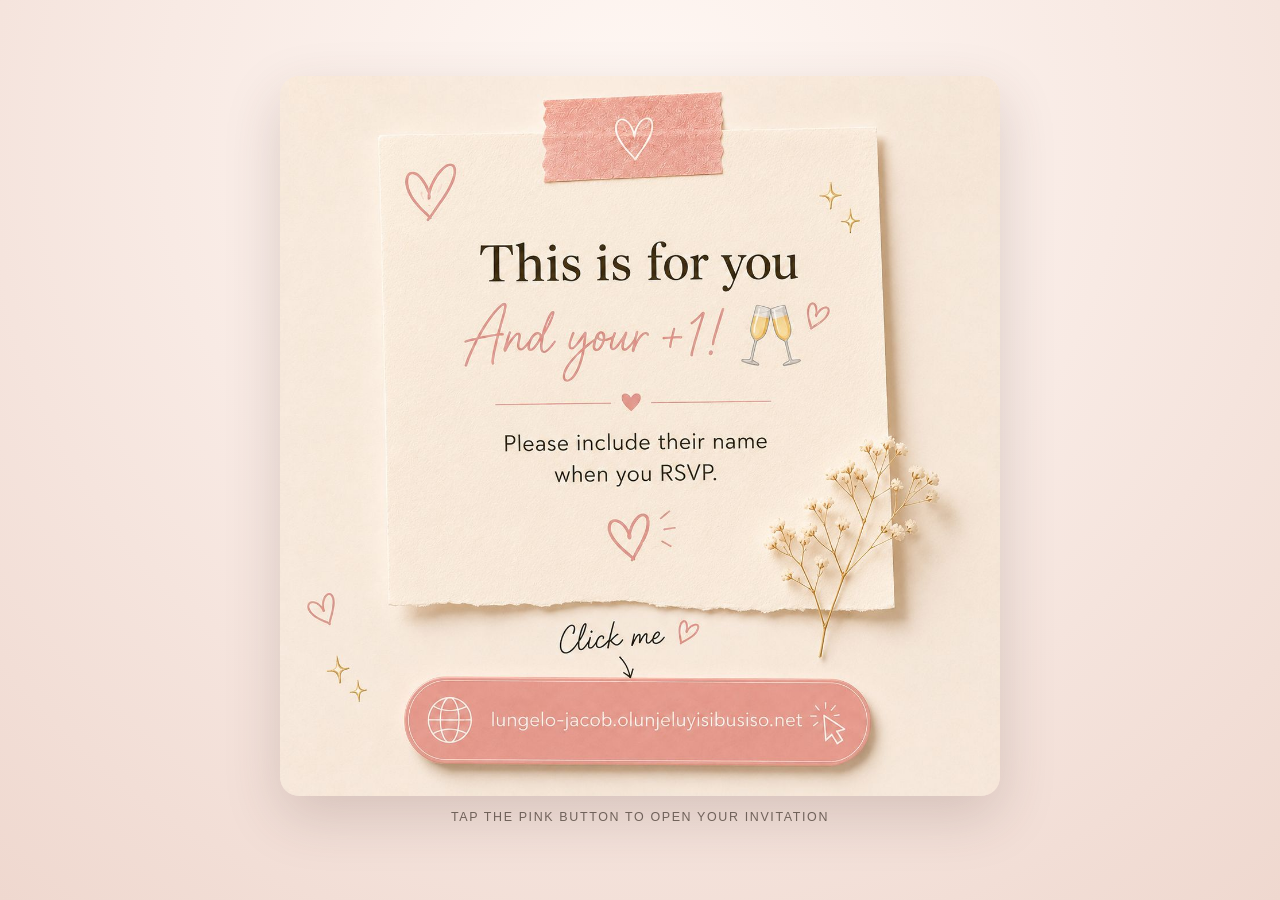
==== invite-plus-one.html @ 65bd65f0 "=> Added Invites" ====
<!doctype html>
<html lang="en">
<head>
  <meta charset="UTF-8" />
  <meta name="viewport" content="width=device-width, initial-scale=1.0" />
  <meta name="theme-color" content="#f8eae4" />
  <meta name="description" content="A wedding invitation for you and your plus-one from Lungelo and Jacob." />
  <meta property="og:type" content="website" />
  <meta property="og:title" content="This is for you and your +1 — Lungelo & Jacob" />
  <meta property="og:description" content="Please include your guest’s name when you RSVP. Open your wedding invitation." />
  <meta property="og:url" content="https://lungelo-jacob.olunjeluyisibusiso.net/invite-plus-one.html" />
  <meta property="og:image" content="https://lungelo-jacob.olunjeluyisibusiso.net/assets/invite-plus-one.jpeg" />
  <meta property="og:image:secure_url" content="https://lungelo-jacob.olunjeluyisibusiso.net/assets/invite-plus-one.jpeg" />
  <meta property="og:image:type" content="image/jpeg" />
  <meta property="og:image:width" content="1254" />
  <meta property="og:image:height" content="1254" />
  <meta property="og:image:alt" content="A wedding invitation for one guest and a plus-one from Lungelo and Jacob" />
  <meta name="twitter:card" content="summary_large_image" />
  <meta name="twitter:image" content="https://lungelo-jacob.olunjeluyisibusiso.net/assets/invite-plus-one.jpeg" />
  <title>Your Plus-One Invitation — Lungelo & Jacob</title>
  <link rel="stylesheet" href="invite.css" />
</head>
<body>
  <main class="invite-page">
    <a class="invite-card" href="index.html" aria-label="Open Lungelo and Jacob's wedding invitation for you and your plus-one">
      <img src="assets/invite-plus-one.jpeg" width="1254" height="1254" alt="This is for you and your plus-one. Please include their name when you RSVP. Click to open the wedding website." />
      <span class="sr-only">Open invitation</span>
    </a>
    <p class="invite-hint">Tap the pink button to open your invitation</p>
  </main>
</body>
</html>
---- invite.css ----
:root{color-scheme:light;font-family:"DM Sans",Arial,sans-serif;background:#f8eae4;color:#29251d}
*{box-sizing:border-box}
html,body{margin:0;min-height:100%}
body{display:grid;place-items:center;min-height:100svh;padding:clamp(.75rem,3vw,2rem);background:radial-gradient(circle at 50% 15%,#fff8f4 0,#f8eae4 48%,#efd8cf 100%)}
.invite-page{width:min(100%,720px);text-align:center}
.invite-card{display:block;position:relative;border-radius:1.2rem;overflow:hidden;box-shadow:0 1.3rem 3.5rem rgba(78,52,42,.18);transition:transform .25s ease,box-shadow .25s ease}
.invite-card:hover{transform:translateY(-3px);box-shadow:0 1.6rem 4rem rgba(78,52,42,.24)}
.invite-card:focus-visible{outline:4px solid #7a8467;outline-offset:5px}
.invite-card img{display:block;width:100%;height:auto}
.invite-card::after{content:"";position:absolute;left:16.5%;right:16.5%;bottom:3.7%;height:11.5%;border-radius:999px;transition:background .2s ease}
.invite-card:hover::after,.invite-card:focus-visible::after{background:rgba(255,255,255,.13)}
.invite-hint{margin:.9rem 0 0;font-size:.78rem;letter-spacing:.13em;text-transform:uppercase;color:#74675f}
.sr-only{position:absolute;width:1px;height:1px;padding:0;margin:-1px;overflow:hidden;clip:rect(0,0,0,0);white-space:nowrap;border:0}
@media(max-width:520px){body{padding:0;background:#f8eae4}.invite-card{border-radius:0;box-shadow:none}.invite-hint{padding:0 1rem 1rem}}
@media(prefers-reduced-motion:reduce){.invite-card{transition:none}}
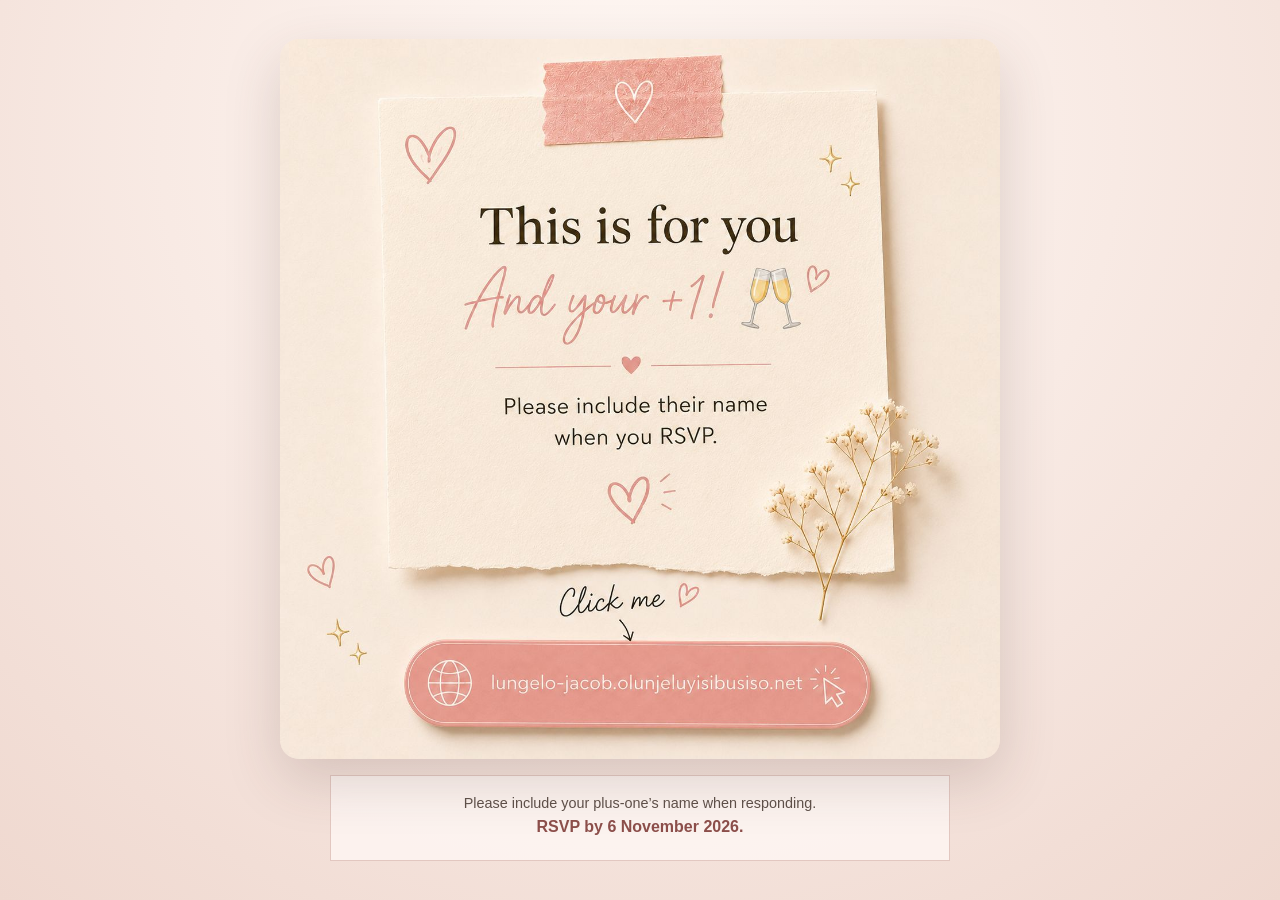
==== commit c6580ee1: "=> Update RSVP statement" ====
--- a/invite-plus-one.html
+++ b/invite-plus-one.html
@@ -7,7 +7,7 @@
   <meta name="description" content="A wedding invitation for you and your plus-one from Lungelo and Jacob." />
   <meta property="og:type" content="website" />
   <meta property="og:title" content="This is for you and your +1 — Lungelo & Jacob" />
-  <meta property="og:description" content="Please include your guest’s name when you RSVP. Open your wedding invitation." />
+  <meta property="og:description" content="Please include your guest’s name and RSVP by 6 November 2026." />
   <meta property="og:url" content="https://lungelo-jacob.olunjeluyisibusiso.net/invite-plus-one.html" />
   <meta property="og:image" content="https://lungelo-jacob.olunjeluyisibusiso.net/assets/invite-plus-one.jpeg" />
   <meta property="og:image:secure_url" content="https://lungelo-jacob.olunjeluyisibusiso.net/assets/invite-plus-one.jpeg" />
@@ -26,7 +26,7 @@
       <img src="assets/invite-plus-one.jpeg" width="1254" height="1254" alt="This is for you and your plus-one. Please include their name when you RSVP. Click to open the wedding website." />
       <span class="sr-only">Open invitation</span>
     </a>
-    <p class="invite-hint">Tap the pink button to open your invitation</p>
+    <p class="invite-note">Please include your plus-one’s name when responding. <strong>RSVP by 6 November 2026.</strong></p>
   </main>
 </body>
 </html>
--- a/invite.css
+++ b/invite.css
@@ -9,7 +9,8 @@
 .invite-card img{display:block;width:100%;height:auto}
 .invite-card::after{content:"";position:absolute;left:16.5%;right:16.5%;bottom:3.7%;height:11.5%;border-radius:999px;transition:background .2s ease}
 .invite-card:hover::after,.invite-card:focus-visible::after{background:rgba(255,255,255,.13)}
-.invite-hint{margin:.9rem 0 0;font-size:.78rem;letter-spacing:.13em;text-transform:uppercase;color:#74675f}
+.invite-note{margin:1rem auto 0;padding:1rem 1.25rem;max-width:620px;border:1px solid rgba(177,117,107,.35);background:rgba(255,249,246,.75);font-size:.9rem;line-height:1.55;color:#5f514a}
+.invite-note strong{display:block;margin-bottom:.25rem;color:#8d4f4b;font-size:1rem}
 .sr-only{position:absolute;width:1px;height:1px;padding:0;margin:-1px;overflow:hidden;clip:rect(0,0,0,0);white-space:nowrap;border:0}
-@media(max-width:520px){body{padding:0;background:#f8eae4}.invite-card{border-radius:0;box-shadow:none}.invite-hint{padding:0 1rem 1rem}}
+@media(max-width:520px){body{padding:0 0 1rem;background:#f8eae4}.invite-card{border-radius:0;box-shadow:none}.invite-note{margin:1rem;}}
 @media(prefers-reduced-motion:reduce){.invite-card{transition:none}}
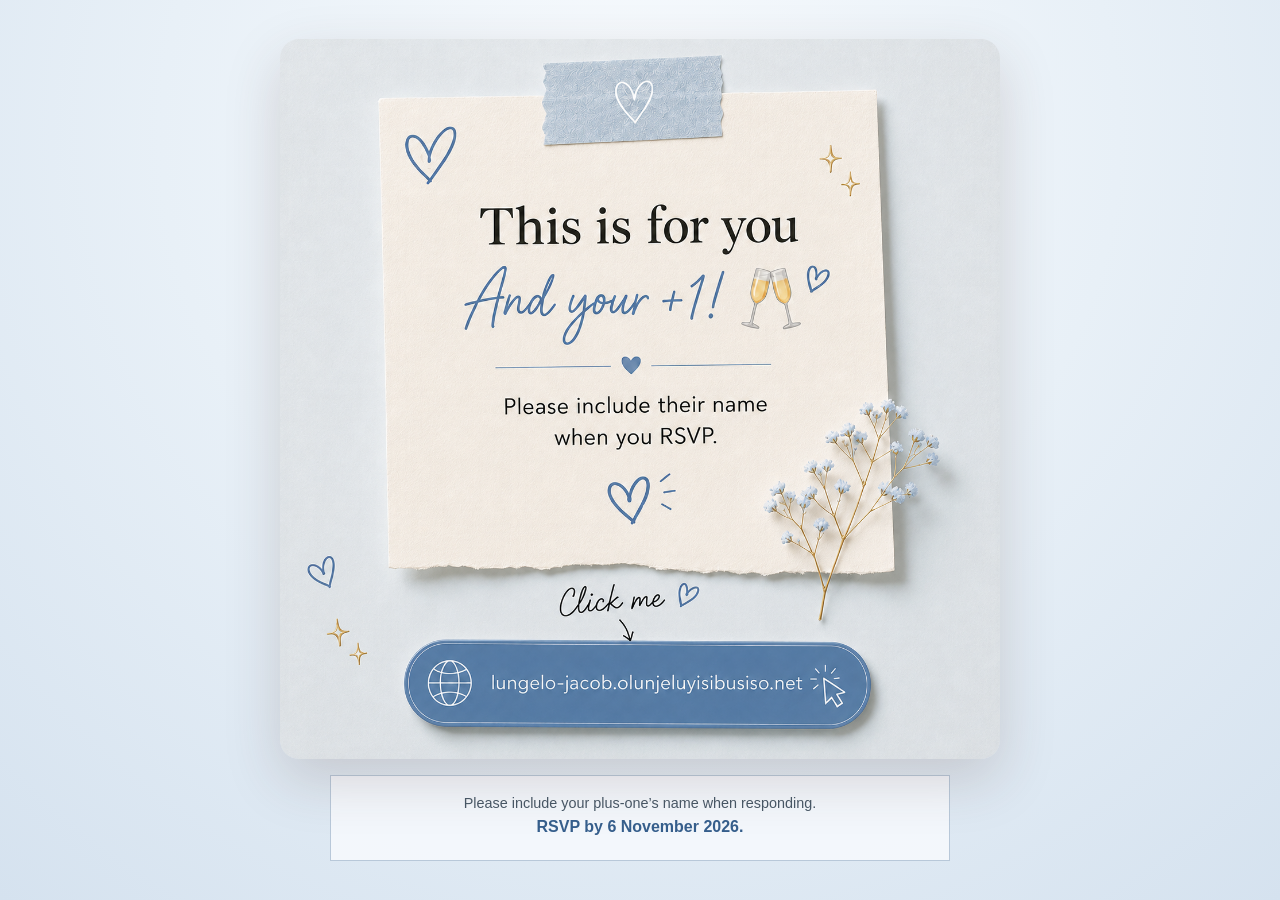
==== commit 6177df81: "=> Change invite colour" ====
--- a/invite-plus-one.html
+++ b/invite-plus-one.html
@@ -3,27 +3,27 @@
 <head>
   <meta charset="UTF-8" />
   <meta name="viewport" content="width=device-width, initial-scale=1.0" />
-  <meta name="theme-color" content="#f8eae4" />
+  <meta name="theme-color" content="#e8f0f7" />
   <meta name="description" content="A wedding invitation for you and your plus-one from Lungelo and Jacob." />
   <meta property="og:type" content="website" />
   <meta property="og:title" content="This is for you and your +1 — Lungelo & Jacob" />
   <meta property="og:description" content="Please include your guest’s name and RSVP by 6 November 2026." />
   <meta property="og:url" content="https://lungelo-jacob.olunjeluyisibusiso.net/invite-plus-one.html" />
-  <meta property="og:image" content="https://lungelo-jacob.olunjeluyisibusiso.net/assets/invite-plus-one.jpeg" />
-  <meta property="og:image:secure_url" content="https://lungelo-jacob.olunjeluyisibusiso.net/assets/invite-plus-one.jpeg" />
-  <meta property="og:image:type" content="image/jpeg" />
+  <meta property="og:image" content="https://lungelo-jacob.olunjeluyisibusiso.net/assets/invite-plus-one-blue.png" />
+  <meta property="og:image:secure_url" content="https://lungelo-jacob.olunjeluyisibusiso.net/assets/invite-plus-one-blue.png" />
+  <meta property="og:image:type" content="image/png" />
   <meta property="og:image:width" content="1254" />
   <meta property="og:image:height" content="1254" />
   <meta property="og:image:alt" content="A wedding invitation for one guest and a plus-one from Lungelo and Jacob" />
   <meta name="twitter:card" content="summary_large_image" />
-  <meta name="twitter:image" content="https://lungelo-jacob.olunjeluyisibusiso.net/assets/invite-plus-one.jpeg" />
+  <meta name="twitter:image" content="https://lungelo-jacob.olunjeluyisibusiso.net/assets/invite-plus-one-blue.png" />
   <title>Your Plus-One Invitation — Lungelo & Jacob</title>
   <link rel="stylesheet" href="invite.css" />
 </head>
 <body>
   <main class="invite-page">
     <a class="invite-card" href="index.html" aria-label="Open Lungelo and Jacob's wedding invitation for you and your plus-one">
-      <img src="assets/invite-plus-one.jpeg" width="1254" height="1254" alt="This is for you and your plus-one. Please include their name when you RSVP. Click to open the wedding website." />
+      <img src="assets/invite-plus-one-blue.png" width="1254" height="1254" alt="This is for you and your plus-one. Please include their name when you RSVP. Click to open the wedding website." />
       <span class="sr-only">Open invitation</span>
     </a>
     <p class="invite-note">Please include your plus-one’s name when responding. <strong>RSVP by 6 November 2026.</strong></p>
--- a/invite.css
+++ b/invite.css
@@ -1,7 +1,7 @@
-:root{color-scheme:light;font-family:"DM Sans",Arial,sans-serif;background:#f8eae4;color:#29251d}
+:root{color-scheme:light;font-family:"DM Sans",Arial,sans-serif;background:#e8f0f7;color:#29251d}
 *{box-sizing:border-box}
 html,body{margin:0;min-height:100%}
-body{display:grid;place-items:center;min-height:100svh;padding:clamp(.75rem,3vw,2rem);background:radial-gradient(circle at 50% 15%,#fff8f4 0,#f8eae4 48%,#efd8cf 100%)}
+body{display:grid;place-items:center;min-height:100svh;padding:clamp(.75rem,3vw,2rem);background:radial-gradient(circle at 50% 15%,#f8fbfe 0,#e8f0f7 48%,#d5e2ef 100%)}
 .invite-page{width:min(100%,720px);text-align:center}
 .invite-card{display:block;position:relative;border-radius:1.2rem;overflow:hidden;box-shadow:0 1.3rem 3.5rem rgba(78,52,42,.18);transition:transform .25s ease,box-shadow .25s ease}
 .invite-card:hover{transform:translateY(-3px);box-shadow:0 1.6rem 4rem rgba(78,52,42,.24)}
@@ -9,8 +9,8 @@
 .invite-card img{display:block;width:100%;height:auto}
 .invite-card::after{content:"";position:absolute;left:16.5%;right:16.5%;bottom:3.7%;height:11.5%;border-radius:999px;transition:background .2s ease}
 .invite-card:hover::after,.invite-card:focus-visible::after{background:rgba(255,255,255,.13)}
-.invite-note{margin:1rem auto 0;padding:1rem 1.25rem;max-width:620px;border:1px solid rgba(177,117,107,.35);background:rgba(255,249,246,.75);font-size:.9rem;line-height:1.55;color:#5f514a}
-.invite-note strong{display:block;margin-bottom:.25rem;color:#8d4f4b;font-size:1rem}
+.invite-note{margin:1rem auto 0;padding:1rem 1.25rem;max-width:620px;border:1px solid rgba(73,111,151,.35);background:rgba(248,251,254,.82);font-size:.9rem;line-height:1.55;color:#485867}
+.invite-note strong{display:block;margin-bottom:.25rem;color:#365f8d;font-size:1rem}
 .sr-only{position:absolute;width:1px;height:1px;padding:0;margin:-1px;overflow:hidden;clip:rect(0,0,0,0);white-space:nowrap;border:0}
-@media(max-width:520px){body{padding:0 0 1rem;background:#f8eae4}.invite-card{border-radius:0;box-shadow:none}.invite-note{margin:1rem;}}
+@media(max-width:520px){body{padding:0 0 1rem;background:#e8f0f7}.invite-card{border-radius:0;box-shadow:none}.invite-note{margin:1rem;}}
 @media(prefers-reduced-motion:reduce){.invite-card{transition:none}}
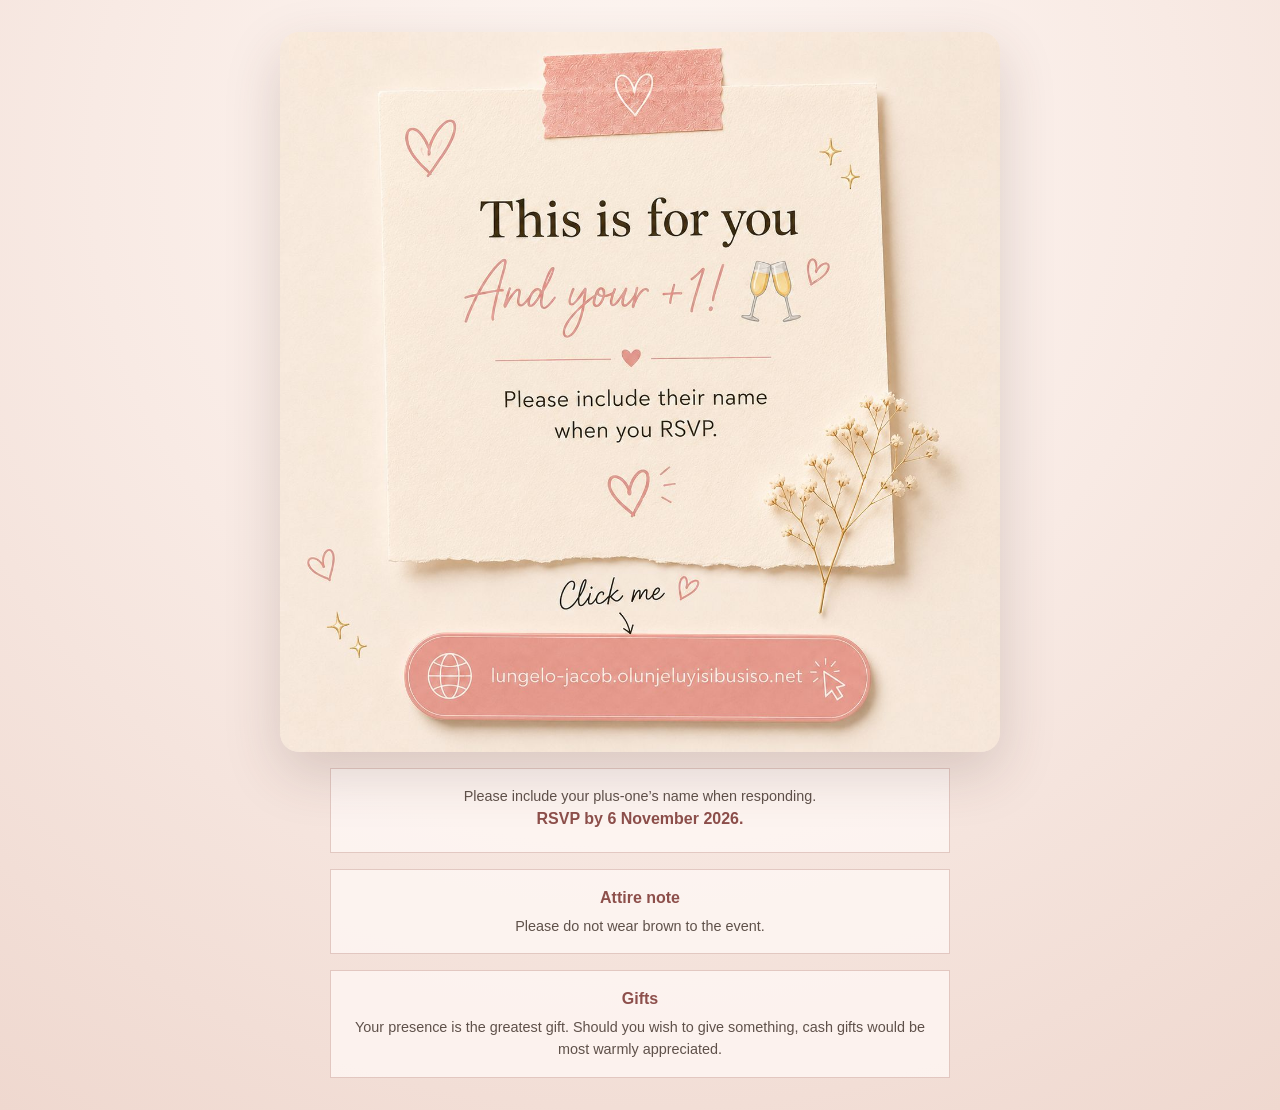
==== commit 083e8267: "=> Restore invite colours => Add no brown note => Highlight cash gift acceptable" ====
--- a/invite-plus-one.html
+++ b/invite-plus-one.html
@@ -3,30 +3,32 @@
 <head>
   <meta charset="UTF-8" />
   <meta name="viewport" content="width=device-width, initial-scale=1.0" />
-  <meta name="theme-color" content="#e8f0f7" />
+  <meta name="theme-color" content="#f8eae4" />
   <meta name="description" content="A wedding invitation for you and your plus-one from Lungelo and Jacob." />
   <meta property="og:type" content="website" />
   <meta property="og:title" content="This is for you and your +1 — Lungelo & Jacob" />
   <meta property="og:description" content="Please include your guest’s name and RSVP by 6 November 2026." />
   <meta property="og:url" content="https://lungelo-jacob.olunjeluyisibusiso.net/invite-plus-one.html" />
-  <meta property="og:image" content="https://lungelo-jacob.olunjeluyisibusiso.net/assets/invite-plus-one-blue.png" />
-  <meta property="og:image:secure_url" content="https://lungelo-jacob.olunjeluyisibusiso.net/assets/invite-plus-one-blue.png" />
-  <meta property="og:image:type" content="image/png" />
+  <meta property="og:image" content="https://lungelo-jacob.olunjeluyisibusiso.net/assets/invite-plus-one.jpeg" />
+  <meta property="og:image:secure_url" content="https://lungelo-jacob.olunjeluyisibusiso.net/assets/invite-plus-one.jpeg" />
+  <meta property="og:image:type" content="image/jpeg" />
   <meta property="og:image:width" content="1254" />
   <meta property="og:image:height" content="1254" />
   <meta property="og:image:alt" content="A wedding invitation for one guest and a plus-one from Lungelo and Jacob" />
   <meta name="twitter:card" content="summary_large_image" />
-  <meta name="twitter:image" content="https://lungelo-jacob.olunjeluyisibusiso.net/assets/invite-plus-one-blue.png" />
+  <meta name="twitter:image" content="https://lungelo-jacob.olunjeluyisibusiso.net/assets/invite-plus-one.jpeg" />
   <title>Your Plus-One Invitation — Lungelo & Jacob</title>
   <link rel="stylesheet" href="invite.css" />
 </head>
 <body>
   <main class="invite-page">
     <a class="invite-card" href="index.html" aria-label="Open Lungelo and Jacob's wedding invitation for you and your plus-one">
-      <img src="assets/invite-plus-one-blue.png" width="1254" height="1254" alt="This is for you and your plus-one. Please include their name when you RSVP. Click to open the wedding website." />
+      <img src="assets/invite-plus-one.jpeg" width="1254" height="1254" alt="This is for you and your plus-one. Please include their name when you RSVP. Click to open the wedding website." />
       <span class="sr-only">Open invitation</span>
     </a>
     <p class="invite-note">Please include your plus-one’s name when responding. <strong>RSVP by 6 November 2026.</strong></p>
+    <p class="invite-note"><strong>Attire note</strong>Please do not wear brown to the event.</p>
+    <p class="invite-note"><strong>Gifts</strong>Your presence is the greatest gift. Should you wish to give something, cash gifts would be most warmly appreciated.</p>
   </main>
 </body>
 </html>
--- a/invite.css
+++ b/invite.css
@@ -1,7 +1,7 @@
-:root{color-scheme:light;font-family:"DM Sans",Arial,sans-serif;background:#e8f0f7;color:#29251d}
+:root{color-scheme:light;font-family:"DM Sans",Arial,sans-serif;background:#f8eae4;color:#29251d}
 *{box-sizing:border-box}
 html,body{margin:0;min-height:100%}
-body{display:grid;place-items:center;min-height:100svh;padding:clamp(.75rem,3vw,2rem);background:radial-gradient(circle at 50% 15%,#f8fbfe 0,#e8f0f7 48%,#d5e2ef 100%)}
+body{display:grid;place-items:center;min-height:100svh;padding:clamp(.75rem,3vw,2rem);background:radial-gradient(circle at 50% 15%,#fff8f4 0,#f8eae4 48%,#efd8cf 100%)}
 .invite-page{width:min(100%,720px);text-align:center}
 .invite-card{display:block;position:relative;border-radius:1.2rem;overflow:hidden;box-shadow:0 1.3rem 3.5rem rgba(78,52,42,.18);transition:transform .25s ease,box-shadow .25s ease}
 .invite-card:hover{transform:translateY(-3px);box-shadow:0 1.6rem 4rem rgba(78,52,42,.24)}
@@ -9,8 +9,8 @@
 .invite-card img{display:block;width:100%;height:auto}
 .invite-card::after{content:"";position:absolute;left:16.5%;right:16.5%;bottom:3.7%;height:11.5%;border-radius:999px;transition:background .2s ease}
 .invite-card:hover::after,.invite-card:focus-visible::after{background:rgba(255,255,255,.13)}
-.invite-note{margin:1rem auto 0;padding:1rem 1.25rem;max-width:620px;border:1px solid rgba(73,111,151,.35);background:rgba(248,251,254,.82);font-size:.9rem;line-height:1.55;color:#485867}
-.invite-note strong{display:block;margin-bottom:.25rem;color:#365f8d;font-size:1rem}
+.invite-note{margin:1rem auto 0;padding:1rem 1.25rem;max-width:620px;border:1px solid rgba(177,117,107,.35);background:rgba(255,249,246,.75);font-size:.9rem;line-height:1.55;color:#5f514a}
+.invite-note strong{display:block;margin-bottom:.25rem;color:#8d4f4b;font-size:1rem}
 .sr-only{position:absolute;width:1px;height:1px;padding:0;margin:-1px;overflow:hidden;clip:rect(0,0,0,0);white-space:nowrap;border:0}
-@media(max-width:520px){body{padding:0 0 1rem;background:#e8f0f7}.invite-card{border-radius:0;box-shadow:none}.invite-note{margin:1rem;}}
+@media(max-width:520px){body{padding:0 0 1rem;background:#f8eae4}.invite-card{border-radius:0;box-shadow:none}.invite-note{margin:1rem;}}
 @media(prefers-reduced-motion:reduce){.invite-card{transition:none}}
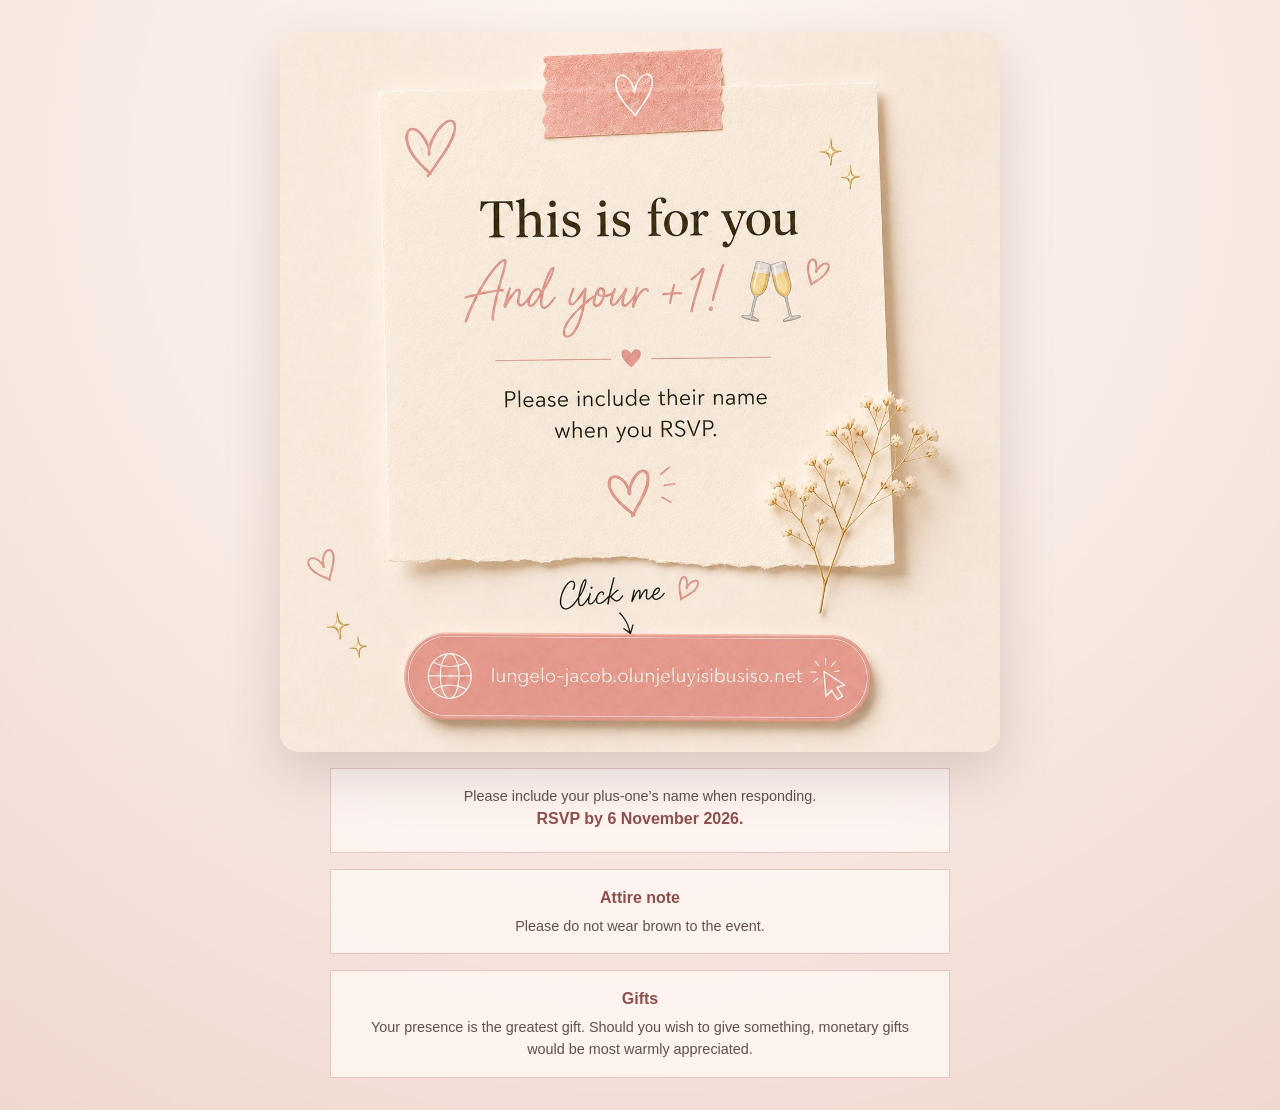
==== commit cb5e953c: "=> Final Updates" ====
--- a/invite-plus-one.html
+++ b/invite-plus-one.html
@@ -28,7 +28,7 @@
     </a>
     <p class="invite-note">Please include your plus-one’s name when responding. <strong>RSVP by 6 November 2026.</strong></p>
     <p class="invite-note"><strong>Attire note</strong>Please do not wear brown to the event.</p>
-    <p class="invite-note"><strong>Gifts</strong>Your presence is the greatest gift. Should you wish to give something, cash gifts would be most warmly appreciated.</p>
+    <p class="invite-note"><strong>Gifts</strong>Your presence is the greatest gift. Should you wish to give something, monetary gifts would be most warmly appreciated.</p>
   </main>
 </body>
 </html>
